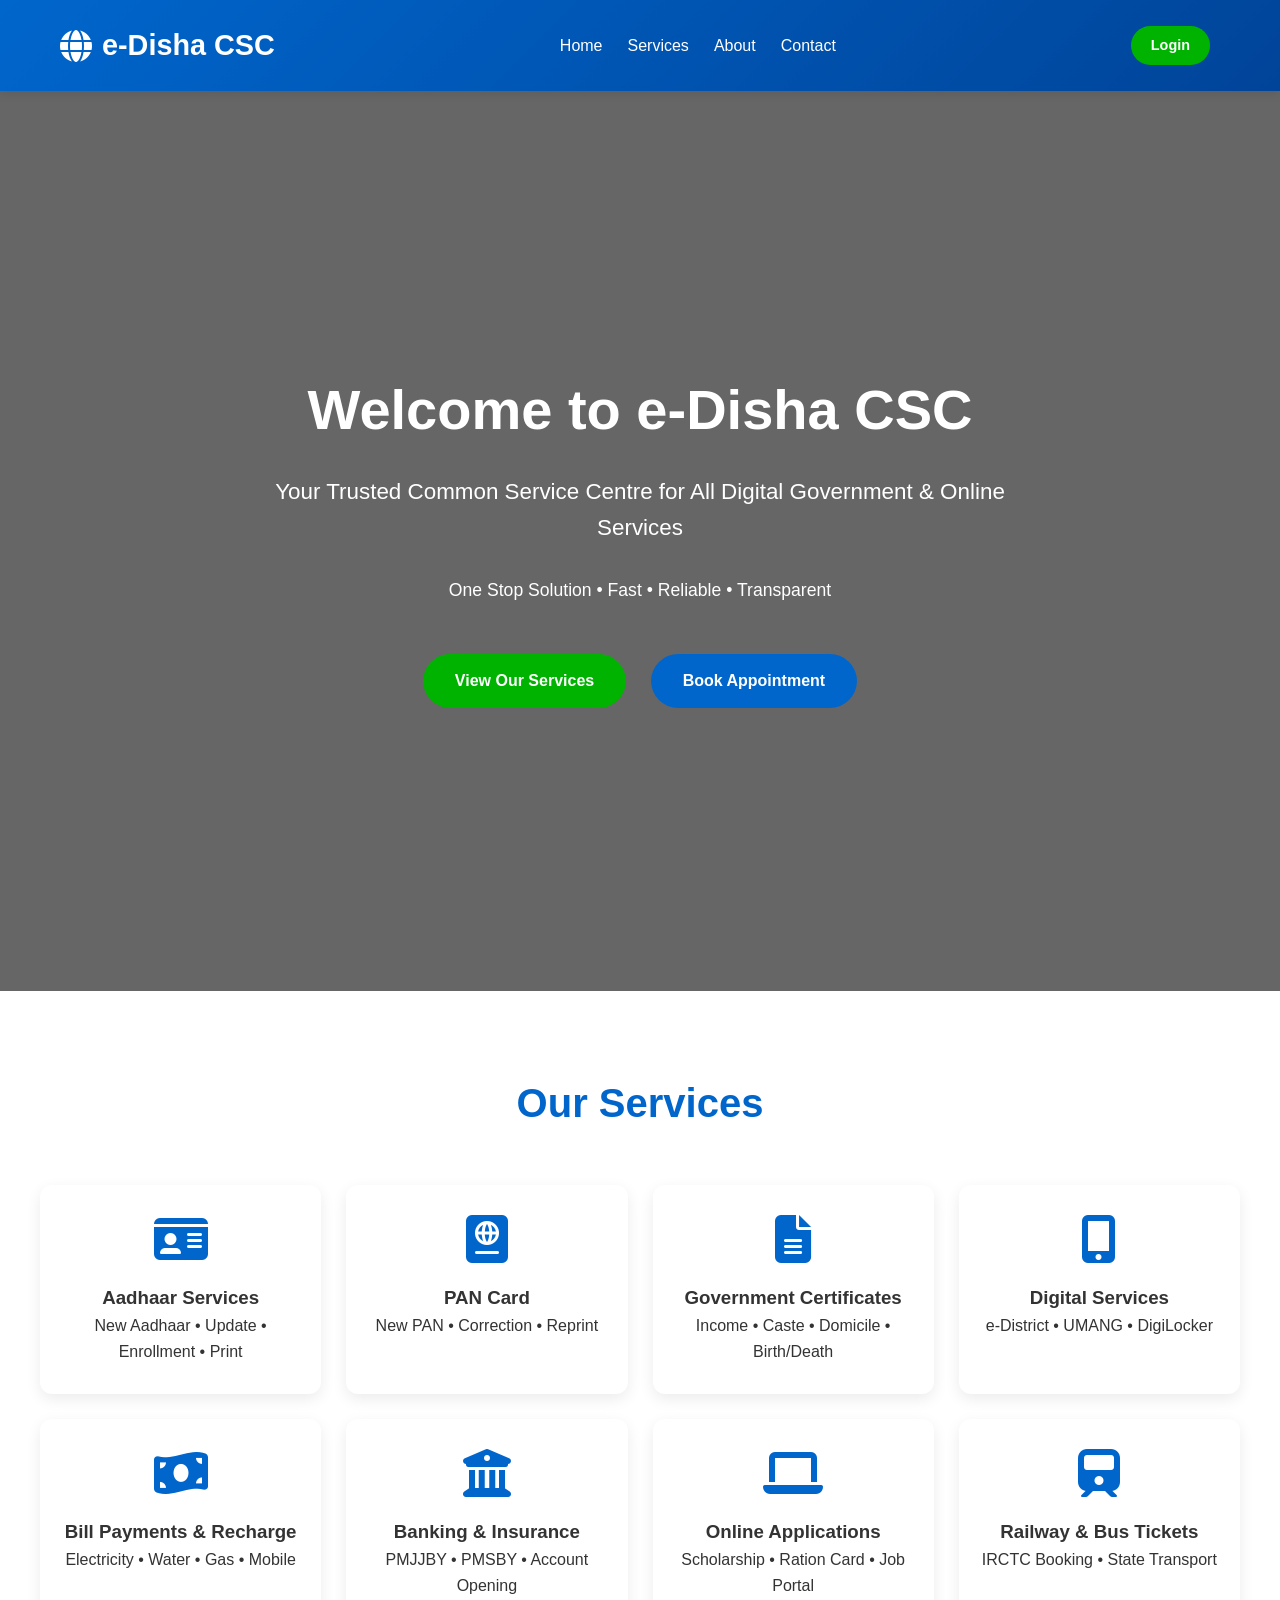
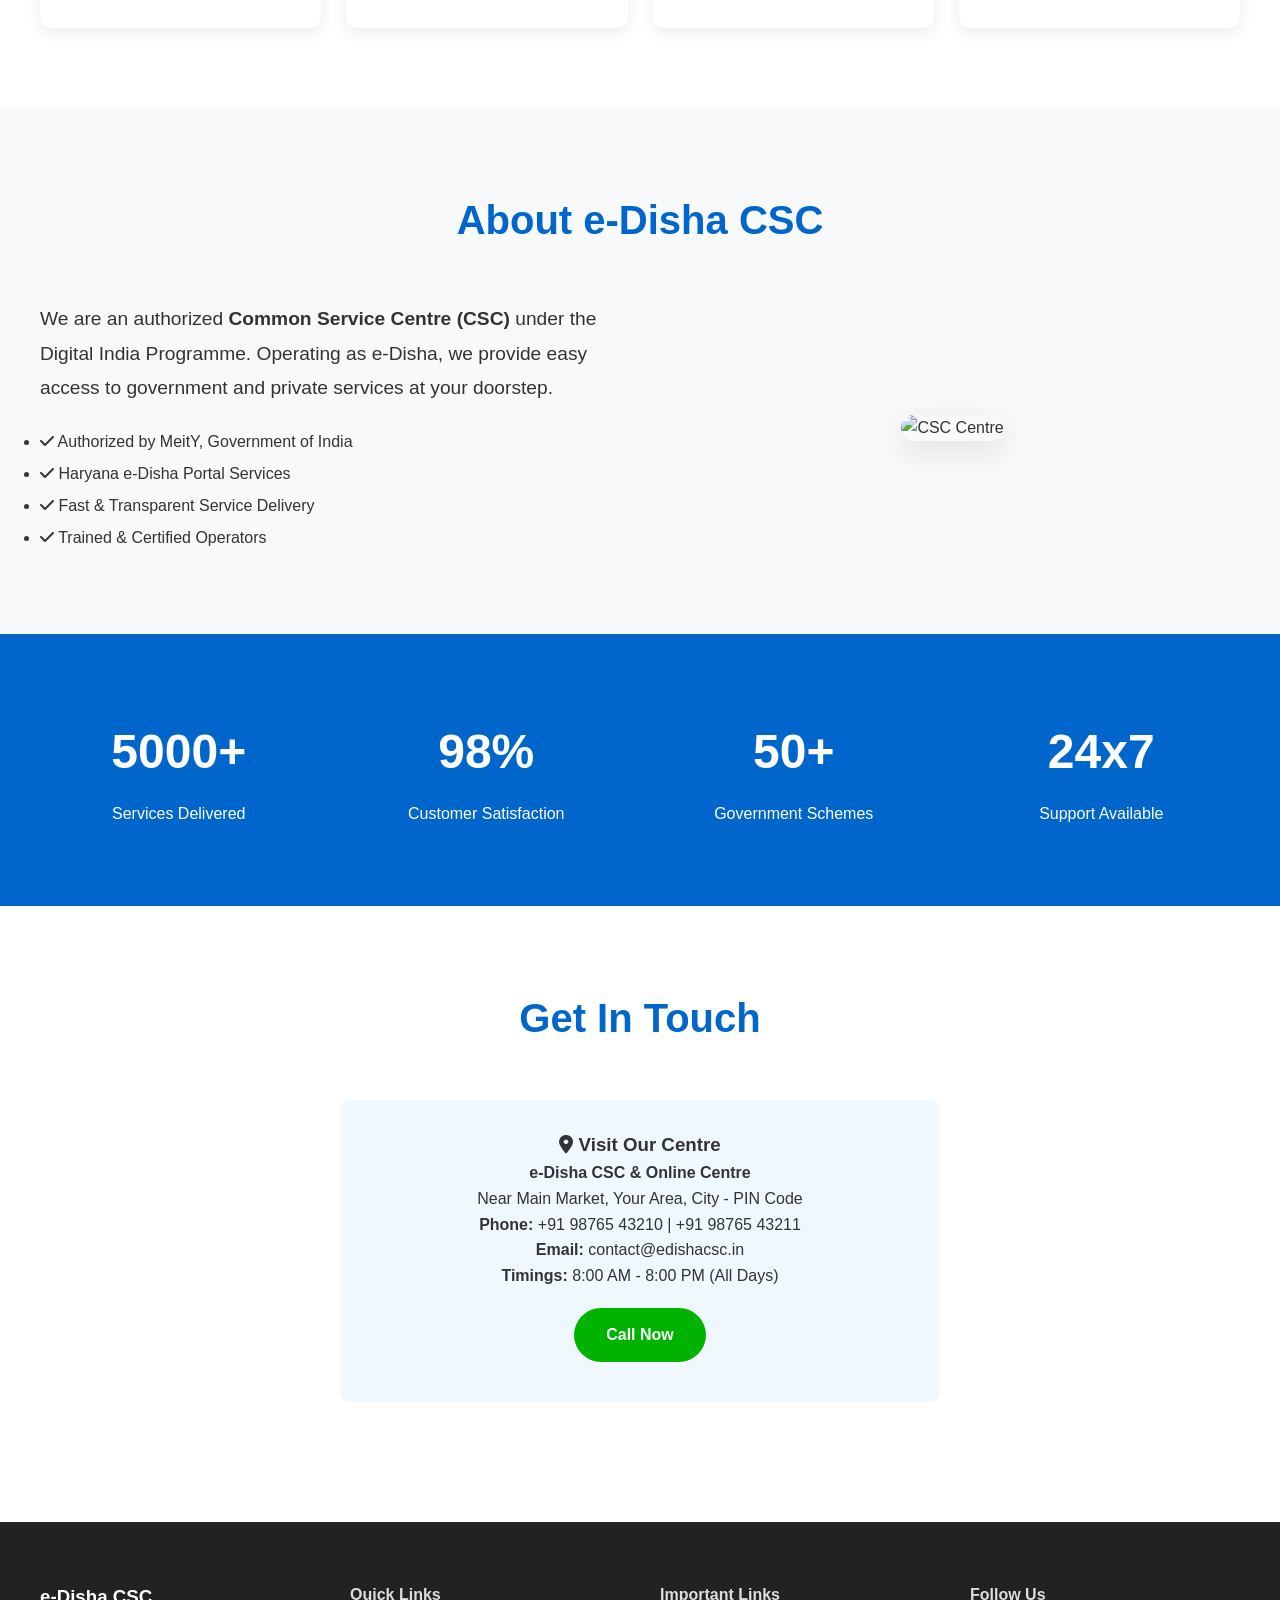
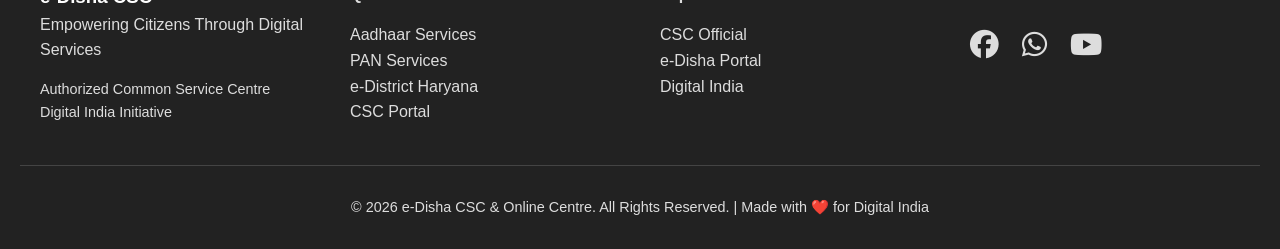
==== index.html @ 7f6cec46 "Add files via upload" ====
<!DOCTYPE html>
<html lang="en">
<head>
    <meta charset="UTF-8">
    <meta name="viewport" content="width=device-width, initial-scale=1.0">
    <title>e-Disha CSC | Online Service Centre</title>
    <meta name="description" content="e-Disha Common Service Centre - Your One-Stop Digital Service Provider">
    <link rel="stylesheet" href="https://cdnjs.cloudflare.com/ajax/libs/font-awesome/6.6.0/css/all.min.css">
    <style>
        :root {
            --primary: #0066cc;
            --secondary: #00b300;
        }
        
        * {
            margin: 0;
            padding: 0;
            box-sizing: border-box;
        }
        
        body {
            font-family: 'Segoe UI', Tahoma, Geneva, Verdana, sans-serif;
            line-height: 1.6;
            color: #333;
        }
        
        header {
            background: linear-gradient(135deg, var(--primary), #004499);
            color: white;
            padding: 1rem 0;
            position: sticky;
            top: 0;
            z-index: 1000;
            box-shadow: 0 2px 10px rgba(0,0,0,0.1);
        }
        
        nav {
            max-width: 1200px;
            margin: 0 auto;
            display: flex;
            justify-content: space-between;
            align-items: center;
            padding: 0 20px;
        }
        
        .logo {
            display: flex;
            align-items: center;
            font-size: 1.8rem;
            font-weight: bold;
        }
        
        .logo i {
            margin-right: 10px;
            font-size: 2rem;
        }
        
        .nav-links {
            display: flex;
            gap: 25px;
            list-style: none;
        }
        
        .nav-links a {
            color: white;
            text-decoration: none;
            font-weight: 500;
            transition: color 0.3s;
        }
        
        .nav-links a:hover {
            color: #ffd700;
        }
        
        .hero {
            background: linear-gradient(rgba(0,0,0,0.6), rgba(0,0,0,0.6)), url('https://source.unsplash.com/random/1600x900/?government,india') center/cover no-repeat;
            height: 100vh;
            display: flex;
            align-items: center;
            color: white;
            text-align: center;
        }
        
        .hero-content {
            max-width: 800px;
            margin: 0 auto;
            padding: 0 20px;
        }
        
        .hero h1 {
            font-size: 3.5rem;
            margin-bottom: 20px;
        }
        
        .hero p {
            font-size: 1.4rem;
            margin-bottom: 30px;
        }
        
        .btn {
            display: inline-block;
            padding: 14px 32px;
            background: var(--secondary);
            color: white;
            text-decoration: none;
            border-radius: 50px;
            font-weight: bold;
            transition: all 0.3s;
            margin: 10px;
        }
        
        .btn:hover {
            transform: translateY(-5px);
            box-shadow: 0 10px 20px rgba(0,0,0,0.2);
        }
        
        .btn-primary {
            background: var(--primary);
        }
        
        section {
            padding: 80px 20px;
        }
        
        .container {
            max-width: 1200px;
            margin: 0 auto;
        }
        
        h2 {
            text-align: center;
            font-size: 2.5rem;
            margin-bottom: 50px;
            color: var(--primary);
        }
        
        .services-grid {
            display: grid;
            grid-template-columns: repeat(auto-fit, minmax(280px, 1fr));
            gap: 25px;
        }
        
        .service-card {
            background: white;
            border-radius: 12px;
            padding: 30px 20px;
            text-align: center;
            box-shadow: 0 5px 15px rgba(0,0,0,0.08);
            transition: transform 0.3s;
        }
        
        .service-card:hover {
            transform: translateY(-10px);
        }
        
        .service-card i {
            font-size: 3rem;
            color: var(--primary);
            margin-bottom: 20px;
        }
        
        .about {
            background: #f8f9fa;
        }
        
        .stats {
            background: var(--primary);
            color: white;
            text-align: center;
        }
        
        .stats-grid {
            display: grid;
            grid-template-columns: repeat(auto-fit, minmax(200px, 1fr));
            gap: 30px;
        }
        
        .stat-item h3 {
            font-size: 3rem;
            margin-bottom: 10px;
        }
        
        footer {
            background: #222;
            color: #ddd;
            padding: 60px 20px 30px;
        }
        
        .footer-grid {
            display: grid;
            grid-template-columns: repeat(auto-fit, minmax(250px, 1fr));
            gap: 40px;
            max-width: 1200px;
            margin: 0 auto 40px;
        }
        
        .contact-info {
            background: #f0f8ff;
            border-radius: 10px;
            padding: 30px;
            text-align: center;
            margin: 40px auto;
            max-width: 600px;
        }
        
        @media (max-width: 768px) {
            .hero h1 {
                font-size: 2.5rem;
            }
            .nav-links {
                display: none;
            }
        }
    </style>
</head>
<body>
    <!-- Header -->
    <header>
        <nav>
            <div class="logo">
                <i class="fas fa-globe"></i>
                <span>e-Disha CSC</span>
            </div>
            <ul class="nav-links">
                <li><a href="#home">Home</a></li>
                <li><a href="#services">Services</a></li>
                <li><a href="#about">About</a></li>
                <li><a href="#contact">Contact</a></li>
            </ul>
            <a href="#" class="btn" style="padding: 8px 20px; font-size: 0.9rem;">Login</a>
        </nav>
    </header>

    <!-- Hero Section -->
    <section id="home" class="hero">
        <div class="hero-content">
            <h1>Welcome to e-Disha CSC</h1>
            <p>Your Trusted Common Service Centre for All Digital Government & Online Services</p>
            <p style="font-size: 1.1rem; margin-bottom: 40px;">One Stop Solution • Fast • Reliable • Transparent</p>
            
            <a href="#services" class="btn">View Our Services</a>
            <a href="#contact" class="btn btn-primary">Book Appointment</a>
        </div>
    </section>

    <!-- Services -->
    <section id="services">
        <div class="container">
            <h2>Our Services</h2>
            
            <div class="services-grid">
                <div class="service-card">
                    <i class="fas fa-id-card"></i>
                    <h3>Aadhaar Services</h3>
                    <p>New Aadhaar • Update • Enrollment • Print</p>
                </div>
                <div class="service-card">
                    <i class="fas fa-passport"></i>
                    <h3>PAN Card</h3>
                    <p>New PAN • Correction • Reprint</p>
                </div>
                <div class="service-card">
                    <i class="fas fa-file-alt"></i>
                    <h3>Government Certificates</h3>
                    <p>Income • Caste • Domicile • Birth/Death</p>
                </div>
                <div class="service-card">
                    <i class="fas fa-mobile-alt"></i>
                    <h3>Digital Services</h3>
                    <p>e-District • UMANG • DigiLocker</p>
                </div>
                <div class="service-card">
                    <i class="fas fa-money-bill-wave"></i>
                    <h3>Bill Payments & Recharge</h3>
                    <p>Electricity • Water • Gas • Mobile</p>
                </div>
                <div class="service-card">
                    <i class="fas fa-university"></i>
                    <h3>Banking & Insurance</h3>
                    <p>PMJJBY • PMSBY • Account Opening</p>
                </div>
                <div class="service-card">
                    <i class="fas fa-laptop"></i>
                    <h3>Online Applications</h3>
                    <p>Scholarship • Ration Card • Job Portal</p>
                </div>
                <div class="service-card">
                    <i class="fas fa-train"></i>
                    <h3>Railway & Bus Tickets</h3>
                    <p>IRCTC Booking • State Transport</p>
                </div>
            </div>
        </div>
    </section>

    <!-- About -->
    <section id="about" class="about">
        <div class="container">
            <h2>About e-Disha CSC</h2>
            <div style="display: grid; grid-template-columns: 1fr 1fr; gap: 50px; align-items: center;">
                <div>
                    <p style="font-size: 1.2rem; line-height: 1.8;">
                        We are an authorized <strong>Common Service Centre (CSC)</strong> under the Digital India Programme. 
                        Operating as e-Disha, we provide easy access to government and private services at your doorstep.
                    </p>
                    <ul style="margin-top: 20px; line-height: 2;">
                        <li><i class="fas fa-check text-success"></i> Authorized by MeitY, Government of India</li>
                        <li><i class="fas fa-check text-success"></i> Haryana e-Disha Portal Services</li>
                        <li><i class="fas fa-check text-success"></i> Fast & Transparent Service Delivery</li>
                        <li><i class="fas fa-check text-success"></i> Trained & Certified Operators</li>
                    </ul>
                </div>
                <div style="text-align: center;">
                    <img src="https://source.unsplash.com/random/600x400/?india,government" alt="CSC Centre" style="width:100%; max-width: 500px; border-radius: 15px; box-shadow: 0 10px 30px rgba(0,0,0,0.1);">
                </div>
            </div>
        </div>
    </section>

    <!-- Stats -->
    <section class="stats">
        <div class="container">
            <div class="stats-grid">
                <div class="stat-item">
                    <h3>5000+</h3>
                    <p>Services Delivered</p>
                </div>
                <div class="stat-item">
                    <h3>98%</h3>
                    <p>Customer Satisfaction</p>
                </div>
                <div class="stat-item">
                    <h3>50+</h3>
                    <p>Government Schemes</p>
                </div>
                <div class="stat-item">
                    <h3>24x7</h3>
                    <p>Support Available</p>
                </div>
            </div>
        </div>
    </section>

    <!-- Contact -->
    <section id="contact">
        <div class="container">
            <h2>Get In Touch</h2>
            
            <div class="contact-info">
                <h3><i class="fas fa-map-marker-alt"></i> Visit Our Centre</h3>
                <p><strong>e-Disha CSC & Online Centre</strong></p>
                <p>Near Main Market, Your Area, City - PIN Code</p>
                <p><strong>Phone:</strong> +91 98765 43210 | +91 98765 43211</p>
                <p><strong>Email:</strong> contact@edishacsc.in</p>
                <p><strong>Timings:</strong> 8:00 AM - 8:00 PM (All Days)</p>
                
                <a href="tel:+919876543210" class="btn" style="margin-top: 20px;">Call Now</a>
            </div>
        </div>
    </section>

    <!-- Footer -->
    <footer>
        <div class="container footer-grid">
            <div>
                <h3 style="color: white;">e-Disha CSC</h3>
                <p>Empowering Citizens Through Digital Services</p>
                <p style="margin-top: 15px; font-size: 0.9rem;">
                    Authorized Common Service Centre<br>
                    Digital India Initiative
                </p>
            </div>
            <div>
                <h4>Quick Links</h4>
                <ul style="list-style: none; margin-top: 15px;">
                    <li><a href="#" style="color: #ddd; text-decoration: none;">Aadhaar Services</a></li>
                    <li><a href="#" style="color: #ddd; text-decoration: none;">PAN Services</a></li>
                    <li><a href="#" style="color: #ddd; text-decoration: none;">e-District Haryana</a></li>
                    <li><a href="#" style="color: #ddd; text-decoration: none;">CSC Portal</a></li>
                </ul>
            </div>
            <div>
                <h4>Important Links</h4>
                <ul style="list-style: none; margin-top: 15px;">
                    <li><a href="https://csc.gov.in" target="_blank" style="color: #ddd; text-decoration: none;">CSC Official</a></li>
                    <li><a href="https://edisha.gov.in" target="_blank" style="color: #ddd; text-decoration: none;">e-Disha Portal</a></li>
                    <li><a href="https://www.digitalindia.gov.in" target="_blank" style="color: #ddd; text-decoration: none;">Digital India</a></li>
                </ul>
            </div>
            <div>
                <h4>Follow Us</h4>
                <div style="margin-top: 15px; font-size: 1.8rem;">
                    <a href="#" style="color: #ddd; margin-right: 15px;"><i class="fab fa-facebook"></i></a>
                    <a href="#" style="color: #ddd; margin-right: 15px;"><i class="fab fa-whatsapp"></i></a>
                    <a href="#" style="color: #ddd;"><i class="fab fa-youtube"></i></a>
                </div>
            </div>
        </div>
        <div style="text-align: center; padding-top: 30px; border-top: 1px solid #444; font-size: 0.9rem;">
            &copy; 2026 e-Disha CSC & Online Centre. All Rights Reserved. | Made with ❤️ for Digital India
        </div>
    </footer>

    <script>
        // Simple smooth scrolling
        document.querySelectorAll('a[href^="#"]').forEach(anchor => {
            anchor.addEventListener('click', function(e) {
                if (this.getAttribute('href') !== '#') {
                    e.preventDefault();
                    const target = document.querySelector(this.getAttribute('href'));
                    if (target) {
                        target.scrollIntoView({ behavior: 'smooth' });
                    }
                }
            });
        });

        // Alert for demo login button
        document.querySelectorAll('.btn').forEach(btn => {
            if (btn.textContent === 'Login') {
                btn.addEventListener('click', () => {
                    alert('Login Portal Coming Soon!\n\nFor demo: Use your CSC ID');
                });
            }
        });
    </script>
</body>
</html>
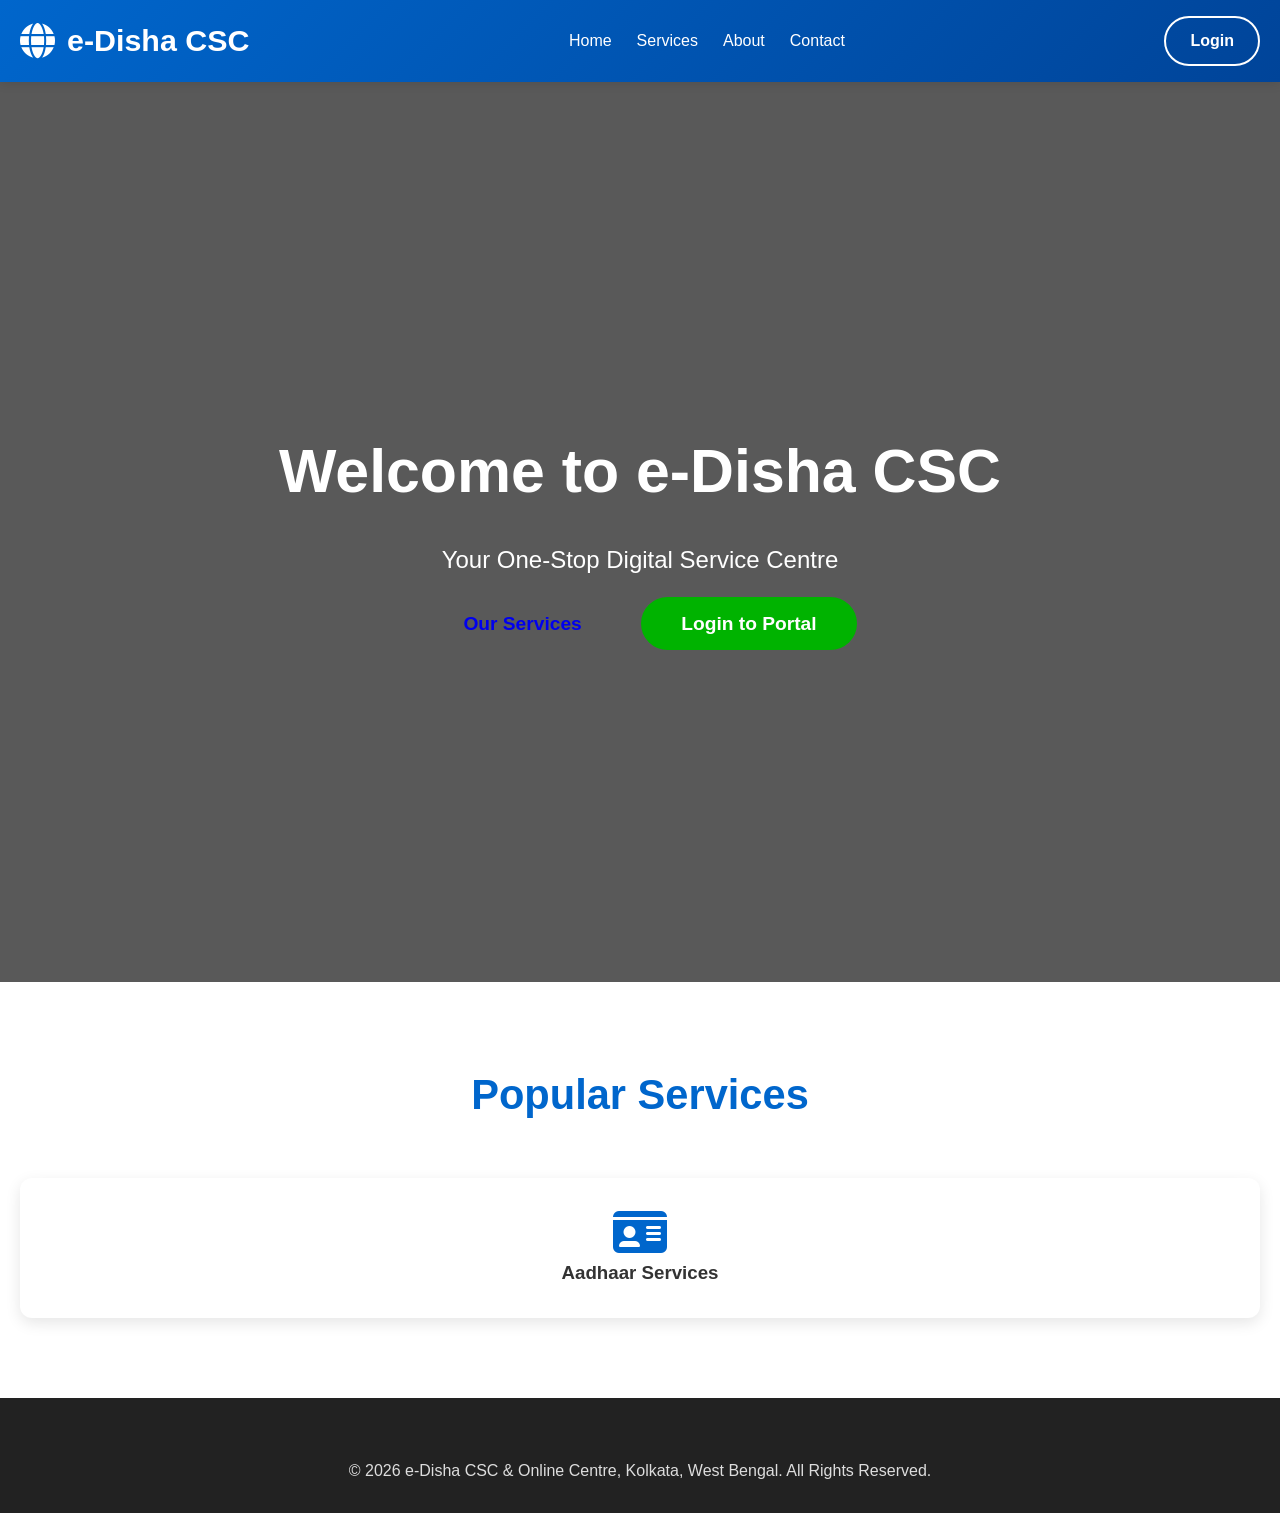
==== commit 0abbb327: "Update index.html" ====
--- a/index.html
+++ b/index.html
@@ -3,426 +3,52 @@
 <head>
     <meta charset="UTF-8">
     <meta name="viewport" content="width=device-width, initial-scale=1.0">
-    <title>e-Disha CSC | Online Service Centre</title>
-    <meta name="description" content="e-Disha Common Service Centre - Your One-Stop Digital Service Provider">
+    <title>e-Disha CSC | Home</title>
+    <link rel="stylesheet" href="style.css">
     <link rel="stylesheet" href="https://cdnjs.cloudflare.com/ajax/libs/font-awesome/6.6.0/css/all.min.css">
-    <style>
-        :root {
-            --primary: #0066cc;
-            --secondary: #00b300;
-        }
-        
-        * {
-            margin: 0;
-            padding: 0;
-            box-sizing: border-box;
-        }
-        
-        body {
-            font-family: 'Segoe UI', Tahoma, Geneva, Verdana, sans-serif;
-            line-height: 1.6;
-            color: #333;
-        }
-        
-        header {
-            background: linear-gradient(135deg, var(--primary), #004499);
-            color: white;
-            padding: 1rem 0;
-            position: sticky;
-            top: 0;
-            z-index: 1000;
-            box-shadow: 0 2px 10px rgba(0,0,0,0.1);
-        }
-        
-        nav {
-            max-width: 1200px;
-            margin: 0 auto;
-            display: flex;
-            justify-content: space-between;
-            align-items: center;
-            padding: 0 20px;
-        }
-        
-        .logo {
-            display: flex;
-            align-items: center;
-            font-size: 1.8rem;
-            font-weight: bold;
-        }
-        
-        .logo i {
-            margin-right: 10px;
-            font-size: 2rem;
-        }
-        
-        .nav-links {
-            display: flex;
-            gap: 25px;
-            list-style: none;
-        }
-        
-        .nav-links a {
-            color: white;
-            text-decoration: none;
-            font-weight: 500;
-            transition: color 0.3s;
-        }
-        
-        .nav-links a:hover {
-            color: #ffd700;
-        }
-        
-        .hero {
-            background: linear-gradient(rgba(0,0,0,0.6), rgba(0,0,0,0.6)), url('https://source.unsplash.com/random/1600x900/?government,india') center/cover no-repeat;
-            height: 100vh;
-            display: flex;
-            align-items: center;
-            color: white;
-            text-align: center;
-        }
-        
-        .hero-content {
-            max-width: 800px;
-            margin: 0 auto;
-            padding: 0 20px;
-        }
-        
-        .hero h1 {
-            font-size: 3.5rem;
-            margin-bottom: 20px;
-        }
-        
-        .hero p {
-            font-size: 1.4rem;
-            margin-bottom: 30px;
-        }
-        
-        .btn {
-            display: inline-block;
-            padding: 14px 32px;
-            background: var(--secondary);
-            color: white;
-            text-decoration: none;
-            border-radius: 50px;
-            font-weight: bold;
-            transition: all 0.3s;
-            margin: 10px;
-        }
-        
-        .btn:hover {
-            transform: translateY(-5px);
-            box-shadow: 0 10px 20px rgba(0,0,0,0.2);
-        }
-        
-        .btn-primary {
-            background: var(--primary);
-        }
-        
-        section {
-            padding: 80px 20px;
-        }
-        
-        .container {
-            max-width: 1200px;
-            margin: 0 auto;
-        }
-        
-        h2 {
-            text-align: center;
-            font-size: 2.5rem;
-            margin-bottom: 50px;
-            color: var(--primary);
-        }
-        
-        .services-grid {
-            display: grid;
-            grid-template-columns: repeat(auto-fit, minmax(280px, 1fr));
-            gap: 25px;
-        }
-        
-        .service-card {
-            background: white;
-            border-radius: 12px;
-            padding: 30px 20px;
-            text-align: center;
-            box-shadow: 0 5px 15px rgba(0,0,0,0.08);
-            transition: transform 0.3s;
-        }
-        
-        .service-card:hover {
-            transform: translateY(-10px);
-        }
-        
-        .service-card i {
-            font-size: 3rem;
-            color: var(--primary);
-            margin-bottom: 20px;
-        }
-        
-        .about {
-            background: #f8f9fa;
-        }
-        
-        .stats {
-            background: var(--primary);
-            color: white;
-            text-align: center;
-        }
-        
-        .stats-grid {
-            display: grid;
-            grid-template-columns: repeat(auto-fit, minmax(200px, 1fr));
-            gap: 30px;
-        }
-        
-        .stat-item h3 {
-            font-size: 3rem;
-            margin-bottom: 10px;
-        }
-        
-        footer {
-            background: #222;
-            color: #ddd;
-            padding: 60px 20px 30px;
-        }
-        
-        .footer-grid {
-            display: grid;
-            grid-template-columns: repeat(auto-fit, minmax(250px, 1fr));
-            gap: 40px;
-            max-width: 1200px;
-            margin: 0 auto 40px;
-        }
-        
-        .contact-info {
-            background: #f0f8ff;
-            border-radius: 10px;
-            padding: 30px;
-            text-align: center;
-            margin: 40px auto;
-            max-width: 600px;
-        }
-        
-        @media (max-width: 768px) {
-            .hero h1 {
-                font-size: 2.5rem;
-            }
-            .nav-links {
-                display: none;
-            }
-        }
-    </style>
 </head>
 <body>
-    <!-- Header -->
     <header>
         <nav>
-            <div class="logo">
-                <i class="fas fa-globe"></i>
-                <span>e-Disha CSC</span>
-            </div>
+            <a href="index.html" class="logo">
+                <i class="fas fa-globe"></i> e-Disha CSC
+            </a>
             <ul class="nav-links">
-                <li><a href="#home">Home</a></li>
-                <li><a href="#services">Services</a></li>
-                <li><a href="#about">About</a></li>
-                <li><a href="#contact">Contact</a></li>
+                <li><a href="index.html">Home</a></li>
+                <li><a href="services.html">Services</a></li>
+                <li><a href="about.html">About</a></li>
+                <li><a href="contact.html">Contact</a></li>
             </ul>
-            <a href="#" class="btn" style="padding: 8px 20px; font-size: 0.9rem;">Login</a>
+            <a href="login.html" class="btn btn-outline">Login</a>
         </nav>
     </header>
 
-    <!-- Hero Section -->
-    <section id="home" class="hero">
-        <div class="hero-content">
-            <h1>Welcome to e-Disha CSC</h1>
-            <p>Your Trusted Common Service Centre for All Digital Government & Online Services</p>
-            <p style="font-size: 1.1rem; margin-bottom: 40px;">One Stop Solution • Fast • Reliable • Transparent</p>
-            
-            <a href="#services" class="btn">View Our Services</a>
-            <a href="#contact" class="btn btn-primary">Book Appointment</a>
+    <!-- Hero -->
+    <section style="background: linear-gradient(rgba(0,0,0,0.65), rgba(0,0,0,0.65)), url('https://source.unsplash.com/random/1600x900/?india,government') center/cover; height: 100vh; color: white; display: flex; align-items: center; text-align: center;">
+        <div class="container">
+            <h1 style="font-size: 3.8rem; margin-bottom: 20px;">Welcome to e-Disha CSC</h1>
+            <p style="font-size: 1.5rem; max-width: 700px; margin: 0 auto 30px;">Your One-Stop Digital Service Centre</p>
+            <a href="services.html" class="btn" style="font-size: 1.2rem; padding: 16px 40px;">Our Services</a>
+            <a href="login.html" class="btn btn-primary" style="font-size: 1.2rem; padding: 16px 40px; margin-left: 15px;">Login to Portal</a>
         </div>
     </section>
 
-    <!-- Services -->
-    <section id="services">
+    <!-- Quick Services -->
+    <section>
         <div class="container">
-            <h2>Our Services</h2>
-            
-            <div class="services-grid">
-                <div class="service-card">
-                    <i class="fas fa-id-card"></i>
+            <h2>Popular Services</h2>
+            <div style="display: grid; grid-template-columns: repeat(auto-fit, minmax(280px, 1fr)); gap: 25px;">
+                <div style="background:white; padding:30px; border-radius:12px; box-shadow:0 5px 15px rgba(0,0,0,0.1); text-align:center;">
+                    <i class="fas fa-id-card" style="font-size:3rem; color:var(--primary);"></i>
                     <h3>Aadhaar Services</h3>
-                    <p>New Aadhaar • Update • Enrollment • Print</p>
                 </div>
-                <div class="service-card">
-                    <i class="fas fa-passport"></i>
-                    <h3>PAN Card</h3>
-                    <p>New PAN • Correction • Reprint</p>
-                </div>
-                <div class="service-card">
-                    <i class="fas fa-file-alt"></i>
-                    <h3>Government Certificates</h3>
-                    <p>Income • Caste • Domicile • Birth/Death</p>
-                </div>
-                <div class="service-card">
-                    <i class="fas fa-mobile-alt"></i>
-                    <h3>Digital Services</h3>
-                    <p>e-District • UMANG • DigiLocker</p>
-                </div>
-                <div class="service-card">
-                    <i class="fas fa-money-bill-wave"></i>
-                    <h3>Bill Payments & Recharge</h3>
-                    <p>Electricity • Water • Gas • Mobile</p>
-                </div>
-                <div class="service-card">
-                    <i class="fas fa-university"></i>
-                    <h3>Banking & Insurance</h3>
-                    <p>PMJJBY • PMSBY • Account Opening</p>
-                </div>
-                <div class="service-card">
-                    <i class="fas fa-laptop"></i>
-                    <h3>Online Applications</h3>
-                    <p>Scholarship • Ration Card • Job Portal</p>
-                </div>
-                <div class="service-card">
-                    <i class="fas fa-train"></i>
-                    <h3>Railway & Bus Tickets</h3>
-                    <p>IRCTC Booking • State Transport</p>
-                </div>
+                <!-- Add more cards similarly -->
             </div>
         </div>
     </section>
 
-    <!-- About -->
-    <section id="about" class="about">
-        <div class="container">
-            <h2>About e-Disha CSC</h2>
-            <div style="display: grid; grid-template-columns: 1fr 1fr; gap: 50px; align-items: center;">
-                <div>
-                    <p style="font-size: 1.2rem; line-height: 1.8;">
-                        We are an authorized <strong>Common Service Centre (CSC)</strong> under the Digital India Programme. 
-                        Operating as e-Disha, we provide easy access to government and private services at your doorstep.
-                    </p>
-                    <ul style="margin-top: 20px; line-height: 2;">
-                        <li><i class="fas fa-check text-success"></i> Authorized by MeitY, Government of India</li>
-                        <li><i class="fas fa-check text-success"></i> Haryana e-Disha Portal Services</li>
-                        <li><i class="fas fa-check text-success"></i> Fast & Transparent Service Delivery</li>
-                        <li><i class="fas fa-check text-success"></i> Trained & Certified Operators</li>
-                    </ul>
-                </div>
-                <div style="text-align: center;">
-                    <img src="https://source.unsplash.com/random/600x400/?india,government" alt="CSC Centre" style="width:100%; max-width: 500px; border-radius: 15px; box-shadow: 0 10px 30px rgba(0,0,0,0.1);">
-                </div>
-            </div>
-        </div>
-    </section>
-
-    <!-- Stats -->
-    <section class="stats">
-        <div class="container">
-            <div class="stats-grid">
-                <div class="stat-item">
-                    <h3>5000+</h3>
-                    <p>Services Delivered</p>
-                </div>
-                <div class="stat-item">
-                    <h3>98%</h3>
-                    <p>Customer Satisfaction</p>
-                </div>
-                <div class="stat-item">
-                    <h3>50+</h3>
-                    <p>Government Schemes</p>
-                </div>
-                <div class="stat-item">
-                    <h3>24x7</h3>
-                    <p>Support Available</p>
-                </div>
-            </div>
-        </div>
-    </section>
-
-    <!-- Contact -->
-    <section id="contact">
-        <div class="container">
-            <h2>Get In Touch</h2>
-            
-            <div class="contact-info">
-                <h3><i class="fas fa-map-marker-alt"></i> Visit Our Centre</h3>
-                <p><strong>e-Disha CSC & Online Centre</strong></p>
-                <p>Near Main Market, Your Area, City - PIN Code</p>
-                <p><strong>Phone:</strong> +91 98765 43210 | +91 98765 43211</p>
-                <p><strong>Email:</strong> contact@edishacsc.in</p>
-                <p><strong>Timings:</strong> 8:00 AM - 8:00 PM (All Days)</p>
-                
-                <a href="tel:+919876543210" class="btn" style="margin-top: 20px;">Call Now</a>
-            </div>
-        </div>
-    </section>
-
-    <!-- Footer -->
-    <footer>
-        <div class="container footer-grid">
-            <div>
-                <h3 style="color: white;">e-Disha CSC</h3>
-                <p>Empowering Citizens Through Digital Services</p>
-                <p style="margin-top: 15px; font-size: 0.9rem;">
-                    Authorized Common Service Centre<br>
-                    Digital India Initiative
-                </p>
-            </div>
-            <div>
-                <h4>Quick Links</h4>
-                <ul style="list-style: none; margin-top: 15px;">
-                    <li><a href="#" style="color: #ddd; text-decoration: none;">Aadhaar Services</a></li>
-                    <li><a href="#" style="color: #ddd; text-decoration: none;">PAN Services</a></li>
-                    <li><a href="#" style="color: #ddd; text-decoration: none;">e-District Haryana</a></li>
-                    <li><a href="#" style="color: #ddd; text-decoration: none;">CSC Portal</a></li>
-                </ul>
-            </div>
-            <div>
-                <h4>Important Links</h4>
-                <ul style="list-style: none; margin-top: 15px;">
-                    <li><a href="https://csc.gov.in" target="_blank" style="color: #ddd; text-decoration: none;">CSC Official</a></li>
-                    <li><a href="https://edisha.gov.in" target="_blank" style="color: #ddd; text-decoration: none;">e-Disha Portal</a></li>
-                    <li><a href="https://www.digitalindia.gov.in" target="_blank" style="color: #ddd; text-decoration: none;">Digital India</a></li>
-                </ul>
-            </div>
-            <div>
-                <h4>Follow Us</h4>
-                <div style="margin-top: 15px; font-size: 1.8rem;">
-                    <a href="#" style="color: #ddd; margin-right: 15px;"><i class="fab fa-facebook"></i></a>
-                    <a href="#" style="color: #ddd; margin-right: 15px;"><i class="fab fa-whatsapp"></i></a>
-                    <a href="#" style="color: #ddd;"><i class="fab fa-youtube"></i></a>
-                </div>
-            </div>
-        </div>
-        <div style="text-align: center; padding-top: 30px; border-top: 1px solid #444; font-size: 0.9rem;">
-            &copy; 2026 e-Disha CSC & Online Centre. All Rights Reserved. | Made with ❤️ for Digital India
-        </div>
+    <footer style="background:#222; color:#ddd; padding:60px 20px 30px; text-align:center;">
+        <p>&copy; 2026 e-Disha CSC & Online Centre, Kolkata, West Bengal. All Rights Reserved.</p>
     </footer>
-
-    <script>
-        // Simple smooth scrolling
-        document.querySelectorAll('a[href^="#"]').forEach(anchor => {
-            anchor.addEventListener('click', function(e) {
-                if (this.getAttribute('href') !== '#') {
-                    e.preventDefault();
-                    const target = document.querySelector(this.getAttribute('href'));
-                    if (target) {
-                        target.scrollIntoView({ behavior: 'smooth' });
-                    }
-                }
-            });
-        });
-
-        // Alert for demo login button
-        document.querySelectorAll('.btn').forEach(btn => {
-            if (btn.textContent === 'Login') {
-                btn.addEventListener('click', () => {
-                    alert('Login Portal Coming Soon!\n\nFor demo: Use your CSC ID');
-                });
-            }
-        });
-    </script>
 </body>
-</html>+</html>
--- a/style.css
+++ b/style.css
@@ -0,0 +1,106 @@
+:root {
+    --primary: #0066cc;
+    --secondary: #00b300;
+    --dark: #222;
+}
+
+* {
+    margin: 0;
+    padding: 0;
+    box-sizing: border-box;
+}
+
+body {
+    font-family: 'Segoe UI', Tahoma, Geneva, Verdana, sans-serif;
+    line-height: 1.6;
+    color: #333;
+}
+
+header {
+    background: linear-gradient(135deg, var(--primary), #004499);
+    color: white;
+    position: sticky;
+    top: 0;
+    z-index: 1000;
+    box-shadow: 0 2px 10px rgba(0,0,0,0.1);
+}
+
+nav {
+    max-width: 1300px;
+    margin: 0 auto;
+    padding: 1rem 20px;
+    display: flex;
+    justify-content: space-between;
+    align-items: center;
+}
+
+.logo {
+    display: flex;
+    align-items: center;
+    font-size: 1.9rem;
+    font-weight: bold;
+    text-decoration: none;
+    color: white;
+}
+
+.logo i {
+    margin-right: 12px;
+    font-size: 2.2rem;
+}
+
+.nav-links {
+    display: flex;
+    gap: 25px;
+    list-style: none;
+}
+
+.nav-links a {
+    color: white;
+    text-decoration: none;
+    font-weight: 500;
+    transition: 0.3s;
+}
+
+.nav-links a:hover {
+    color: #ffd700;
+}
+
+.btn {
+    padding: 10px 24px;
+    border-radius: 50px;
+    text-decoration: none;
+    font-weight: bold;
+    transition: 0.3s;
+}
+
+.btn-primary {
+    background: var(--secondary);
+    color: white;
+}
+
+.btn-outline {
+    border: 2px solid white;
+    color: white;
+}
+
+.btn-outline:hover {
+    background: white;
+    color: var(--primary);
+}
+
+/* Common Section Styling */
+section {
+    padding: 80px 20px;
+}
+
+.container {
+    max-width: 1300px;
+    margin: 0 auto;
+}
+
+h2 {
+    text-align: center;
+    font-size: 2.6rem;
+    margin-bottom: 50px;
+    color: var(--primary);
+}
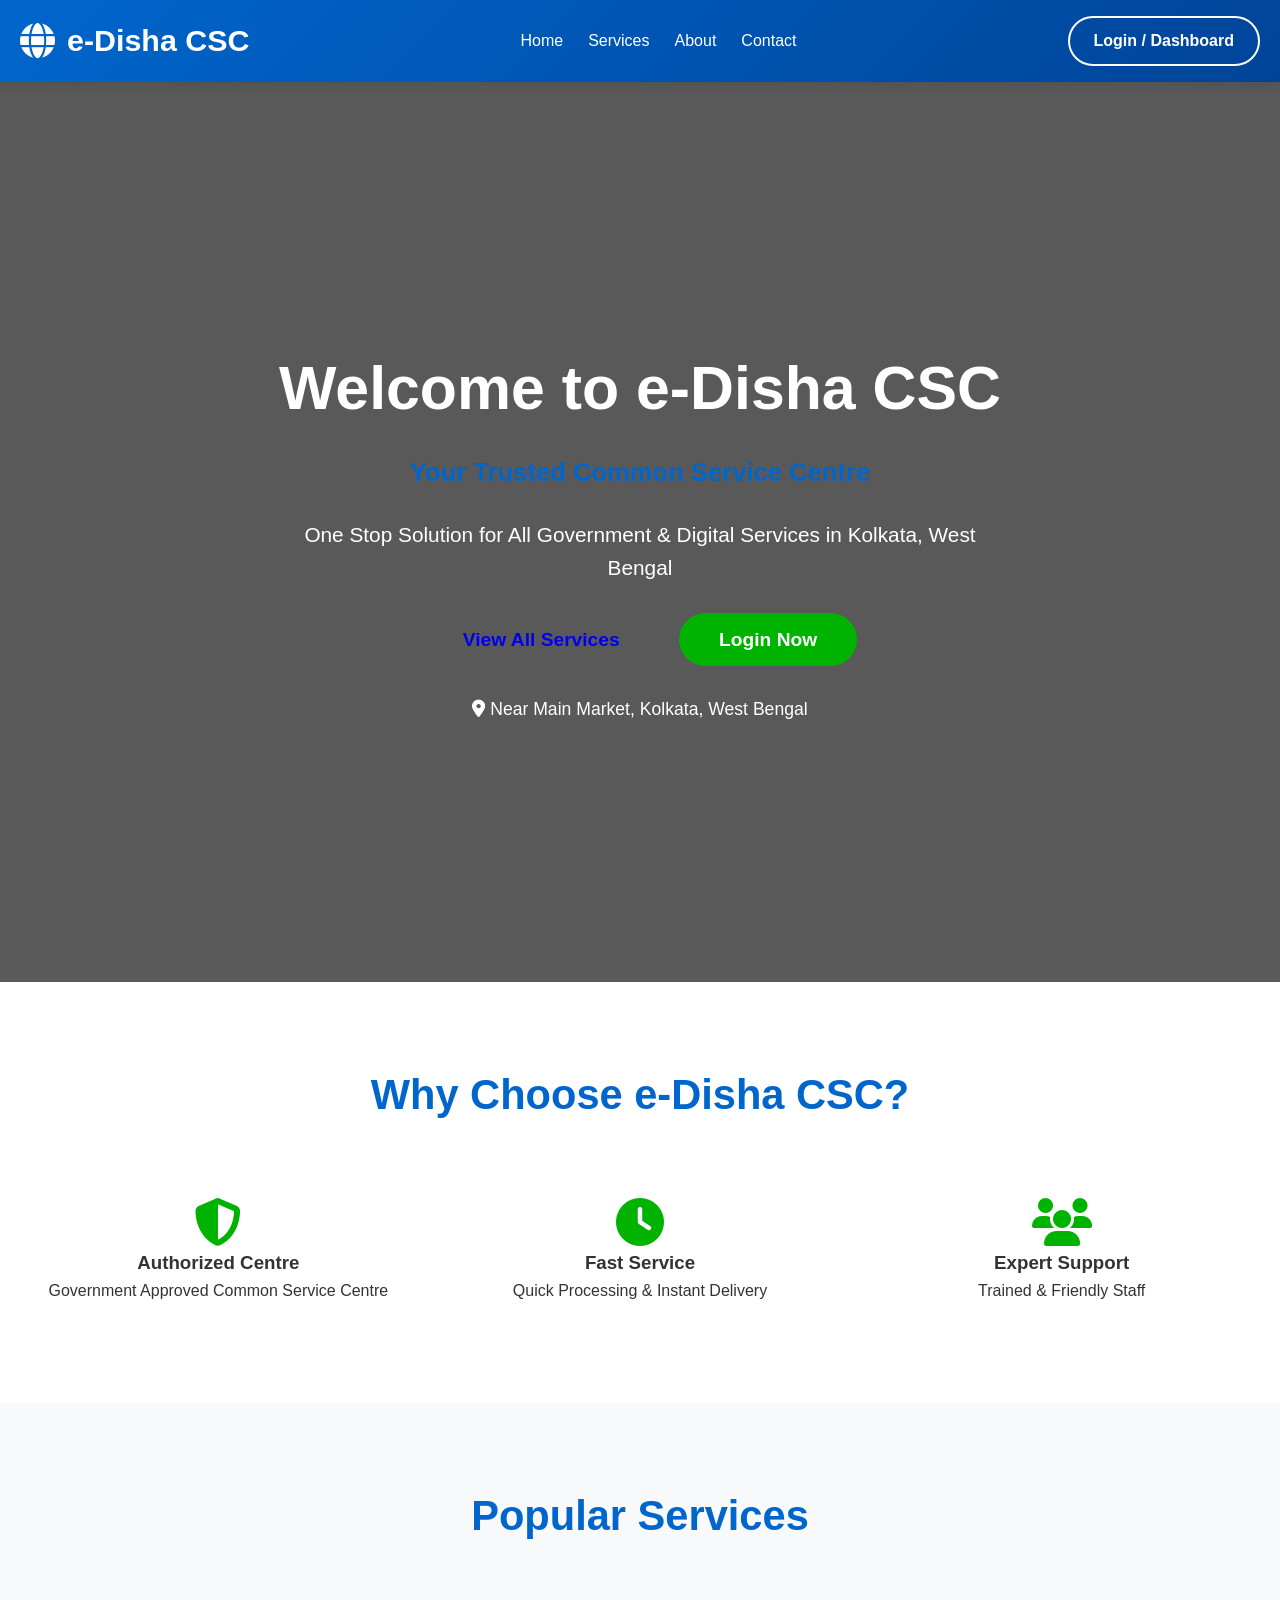
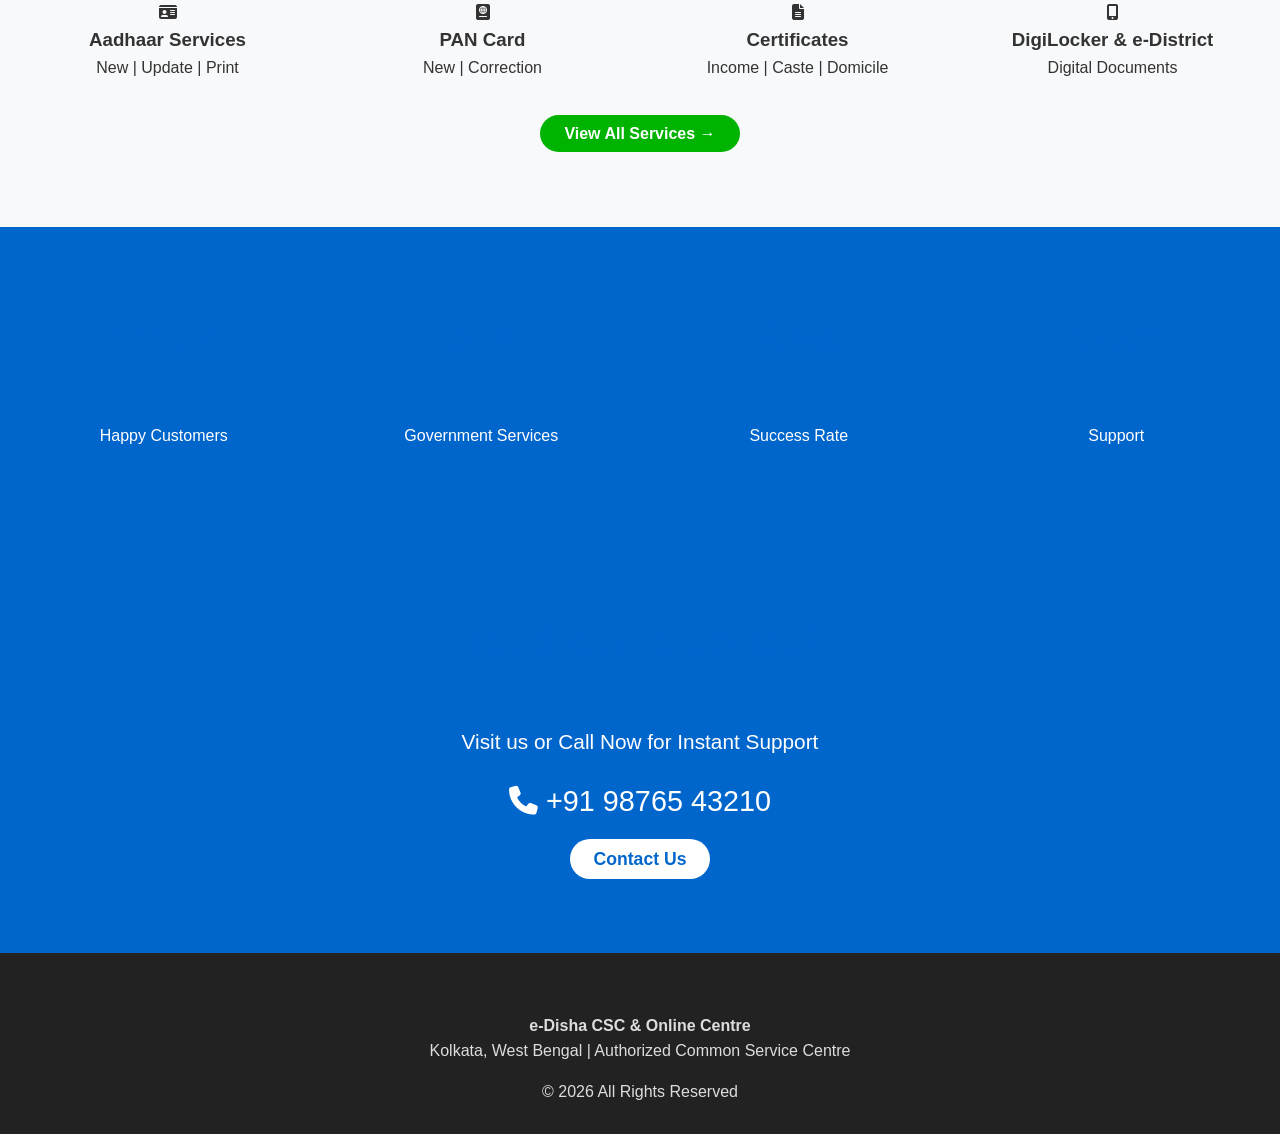
==== commit 527bb2f4: "Update index.html" ====
--- a/index.html
+++ b/index.html
@@ -3,11 +3,38 @@
 <head>
     <meta charset="UTF-8">
     <meta name="viewport" content="width=device-width, initial-scale=1.0">
-    <title>e-Disha CSC | Home</title>
+    <title>e-Disha CSC | Online Service Centre Kolkata</title>
     <link rel="stylesheet" href="style.css">
     <link rel="stylesheet" href="https://cdnjs.cloudflare.com/ajax/libs/font-awesome/6.6.0/css/all.min.css">
+    <style>
+        .hero {
+            background: linear-gradient(rgba(0,0,0,0.65), rgba(0,0,0,0.65)), 
+                        url('https://source.unsplash.com/random/1600x900/?government,india,delhi') center/cover no-repeat;
+            height: 100vh;
+            display: flex;
+            align-items: center;
+            color: white;
+            text-align: center;
+        }
+        .hero-content {
+            max-width: 900px;
+            margin: 0 auto;
+            padding: 0 20px;
+        }
+        .stats {
+            background: var(--primary);
+            color: white;
+            text-align: center;
+        }
+        .stat-grid {
+            display: grid;
+            grid-template-columns: repeat(auto-fit, minmax(180px, 1fr));
+            gap: 30px;
+        }
+    </style>
 </head>
 <body>
+    <!-- Header -->
     <header>
         <nav>
             <a href="index.html" class="logo">
@@ -19,36 +46,126 @@
                 <li><a href="about.html">About</a></li>
                 <li><a href="contact.html">Contact</a></li>
             </ul>
-            <a href="login.html" class="btn btn-outline">Login</a>
+            <a href="login.html" class="btn btn-outline">Login / Dashboard</a>
         </nav>
     </header>
 
-    <!-- Hero -->
-    <section style="background: linear-gradient(rgba(0,0,0,0.65), rgba(0,0,0,0.65)), url('https://source.unsplash.com/random/1600x900/?india,government') center/cover; height: 100vh; color: white; display: flex; align-items: center; text-align: center;">
-        <div class="container">
-            <h1 style="font-size: 3.8rem; margin-bottom: 20px;">Welcome to e-Disha CSC</h1>
-            <p style="font-size: 1.5rem; max-width: 700px; margin: 0 auto 30px;">Your One-Stop Digital Service Centre</p>
-            <a href="services.html" class="btn" style="font-size: 1.2rem; padding: 16px 40px;">Our Services</a>
-            <a href="login.html" class="btn btn-primary" style="font-size: 1.2rem; padding: 16px 40px; margin-left: 15px;">Login to Portal</a>
+    <!-- Hero Section -->
+    <section class="hero">
+        <div class="hero-content">
+            <h1 style="font-size: 3.8rem; margin-bottom: 15px;">Welcome to e-Disha CSC</h1>
+            <h2 style="font-size: 1.6rem; margin-bottom: 25px;">Your Trusted Common Service Centre</h2>
+            <p style="font-size: 1.3rem; max-width: 700px; margin: 0 auto 40px;">
+                One Stop Solution for All Government & Digital Services in Kolkata, West Bengal
+            </p>
+            <div>
+                <a href="services.html" class="btn" style="font-size: 1.2rem; padding: 16px 40px;">View All Services</a>
+                <a href="login.html" class="btn btn-primary" style="font-size: 1.2rem; padding: 16px 40px; margin-left: 15px;">Login Now</a>
+            </div>
+            <p style="margin-top: 40px; font-size: 1.1rem;">
+                <i class="fas fa-map-marker-alt"></i> Near Main Market, Kolkata, West Bengal
+            </p>
         </div>
     </section>
 
-    <!-- Quick Services -->
+    <!-- Quick Info -->
     <section>
         <div class="container">
-            <h2>Popular Services</h2>
-            <div style="display: grid; grid-template-columns: repeat(auto-fit, minmax(280px, 1fr)); gap: 25px;">
-                <div style="background:white; padding:30px; border-radius:12px; box-shadow:0 5px 15px rgba(0,0,0,0.1); text-align:center;">
-                    <i class="fas fa-id-card" style="font-size:3rem; color:var(--primary);"></i>
-                    <h3>Aadhaar Services</h3>
+            <h2>Why Choose e-Disha CSC?</h2>
+            <div style="display: grid; grid-template-columns: repeat(auto-fit, minmax(280px, 1fr)); gap: 25px; margin-top: 40px;">
+                <div style="text-align:center; padding:20px;">
+                    <i class="fas fa-shield-alt" style="font-size:3rem; color:var(--secondary);"></i>
+                    <h3>Authorized Centre</h3>
+                    <p>Government Approved Common Service Centre</p>
                 </div>
-                <!-- Add more cards similarly -->
+                <div style="text-align:center; padding:20px;">
+                    <i class="fas fa-clock" style="font-size:3rem; color:var(--secondary);"></i>
+                    <h3>Fast Service</h3>
+                    <p>Quick Processing & Instant Delivery</p>
+                </div>
+                <div style="text-align:center; padding:20px;">
+                    <i class="fas fa-users" style="font-size:3rem; color:var(--secondary);"></i>
+                    <h3>Expert Support</h3>
+                    <p>Trained & Friendly Staff</p>
+                </div>
             </div>
         </div>
     </section>
 
+    <!-- Popular Services -->
+    <section style="background: #f8f9fa;">
+        <div class="container">
+            <h2>Popular Services</h2>
+            <div style="display: grid; grid-template-columns: repeat(auto-fit, minmax(280px, 1fr)); gap: 20px;">
+                <div class="service-card" style="text-align:center;">
+                    <i class="fas fa-id-card"></i>
+                    <h3>Aadhaar Services</h3>
+                    <p>New | Update | Print</p>
+                </div>
+                <div class="service-card" style="text-align:center;">
+                    <i class="fas fa-passport"></i>
+                    <h3>PAN Card</h3>
+                    <p>New | Correction</p>
+                </div>
+                <div class="service-card" style="text-align:center;">
+                    <i class="fas fa-file-alt"></i>
+                    <h3>Certificates</h3>
+                    <p>Income | Caste | Domicile</p>
+                </div>
+                <div class="service-card" style="text-align:center;">
+                    <i class="fas fa-mobile-alt"></i>
+                    <h3>DigiLocker & e-District</h3>
+                    <p>Digital Documents</p>
+                </div>
+            </div>
+            <div style="text-align:center; margin-top:40px;">
+                <a href="services.html" class="btn btn-primary">View All Services →</a>
+            </div>
+        </div>
+    </section>
+
+    <!-- Stats -->
+    <section class="stats">
+        <div class="container">
+            <div class="stat-grid">
+                <div>
+                    <h2>5000+</h2>
+                    <p>Happy Customers</p>
+                </div>
+                <div>
+                    <h2>50+</h2>
+                    <p>Government Services</p>
+                </div>
+                <div>
+                    <h2>98%</h2>
+                    <p>Success Rate</p>
+                </div>
+                <div>
+                    <h2>24×7</h2>
+                    <p>Support</p>
+                </div>
+            </div>
+        </div>
+    </section>
+
+    <!-- Call to Action -->
+    <section style="background: var(--primary); color: white; text-align:center;">
+        <div class="container">
+            <h2>Need Any Service?</h2>
+            <p style="font-size: 1.3rem; margin: 20px 0;">Visit us or Call Now for Instant Support</p>
+            <p style="font-size: 1.8rem; margin: 20px 0;">
+                <i class="fas fa-phone"></i> +91 98765 43210
+            </p>
+            <a href="contact.html" class="btn" style="background:white; color:var(--primary); font-size:1.1rem;">Contact Us</a>
+        </div>
+    </section>
+
+    <!-- Footer -->
     <footer style="background:#222; color:#ddd; padding:60px 20px 30px; text-align:center;">
-        <p>&copy; 2026 e-Disha CSC & Online Centre, Kolkata, West Bengal. All Rights Reserved.</p>
+        <p><strong>e-Disha CSC & Online Centre</strong></p>
+        <p>Kolkata, West Bengal | Authorized Common Service Centre</p>
+        <p style="margin-top:15px;">&copy; 2026 All Rights Reserved</p>
     </footer>
+
 </body>
 </html>
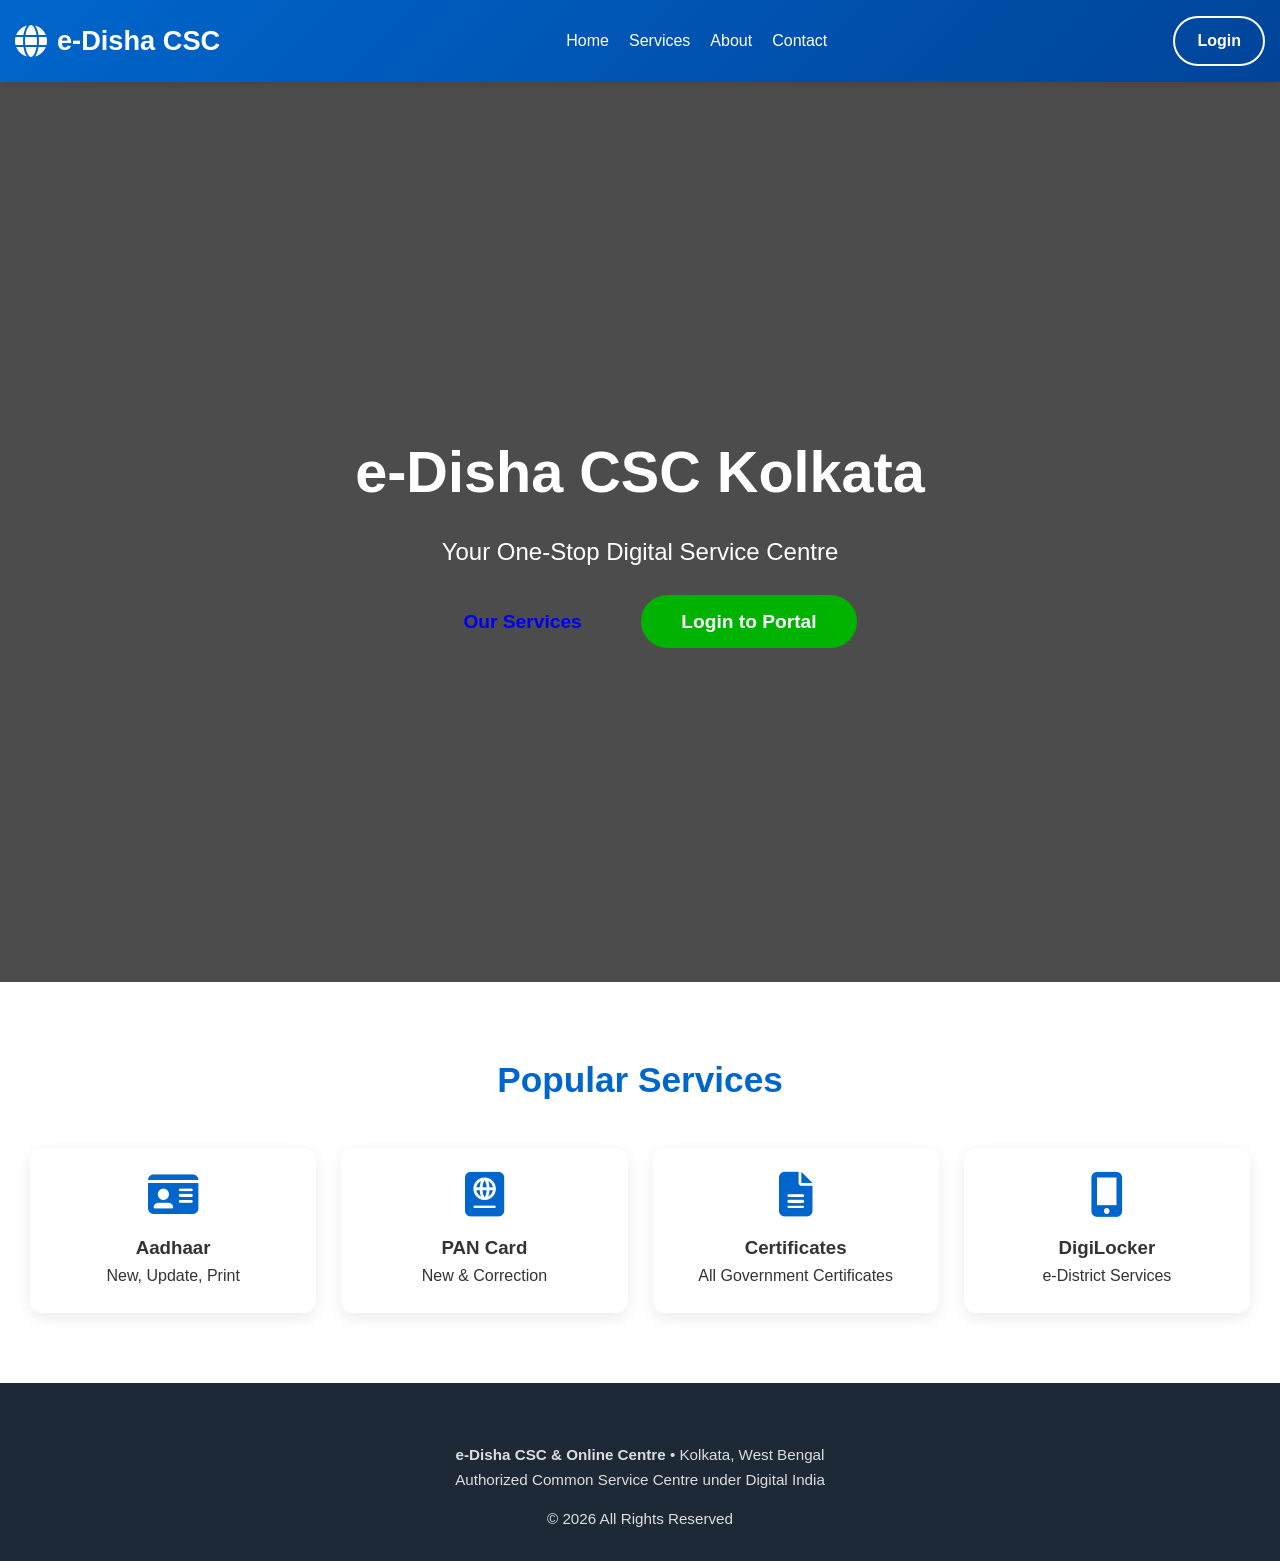
==== commit 0782a195: "Update index.html" ====
--- a/index.html
+++ b/index.html
@@ -3,169 +3,51 @@
 <head>
     <meta charset="UTF-8">
     <meta name="viewport" content="width=device-width, initial-scale=1.0">
-    <title>e-Disha CSC | Online Service Centre Kolkata</title>
+    <title>e-Disha CSC | Best CSC in Kolkata</title>
     <link rel="stylesheet" href="style.css">
     <link rel="stylesheet" href="https://cdnjs.cloudflare.com/ajax/libs/font-awesome/6.6.0/css/all.min.css">
-    <style>
-        .hero {
-            background: linear-gradient(rgba(0,0,0,0.65), rgba(0,0,0,0.65)), 
-                        url('https://source.unsplash.com/random/1600x900/?government,india,delhi') center/cover no-repeat;
-            height: 100vh;
-            display: flex;
-            align-items: center;
-            color: white;
-            text-align: center;
-        }
-        .hero-content {
-            max-width: 900px;
-            margin: 0 auto;
-            padding: 0 20px;
-        }
-        .stats {
-            background: var(--primary);
-            color: white;
-            text-align: center;
-        }
-        .stat-grid {
-            display: grid;
-            grid-template-columns: repeat(auto-fit, minmax(180px, 1fr));
-            gap: 30px;
-        }
-    </style>
 </head>
 <body>
-    <!-- Header -->
     <header>
         <nav>
-            <a href="index.html" class="logo">
-                <i class="fas fa-globe"></i> e-Disha CSC
-            </a>
+            <a href="index.html" class="logo"><i class="fas fa-globe"></i> e-Disha CSC</a>
             <ul class="nav-links">
                 <li><a href="index.html">Home</a></li>
                 <li><a href="services.html">Services</a></li>
                 <li><a href="about.html">About</a></li>
                 <li><a href="contact.html">Contact</a></li>
             </ul>
-            <a href="login.html" class="btn btn-outline">Login / Dashboard</a>
+            <a href="login.html" class="btn btn-outline">Login</a>
         </nav>
     </header>
 
-    <!-- Hero Section -->
-    <section class="hero">
-        <div class="hero-content">
-            <h1 style="font-size: 3.8rem; margin-bottom: 15px;">Welcome to e-Disha CSC</h1>
-            <h2 style="font-size: 1.6rem; margin-bottom: 25px;">Your Trusted Common Service Centre</h2>
-            <p style="font-size: 1.3rem; max-width: 700px; margin: 0 auto 40px;">
-                One Stop Solution for All Government & Digital Services in Kolkata, West Bengal
-            </p>
+    <section class="hero" style="height: 100vh; background: linear-gradient(rgba(0,0,0,0.7), rgba(0,0,0,0.7)), url('https://source.unsplash.com/random/1600x900/?india,government') center/cover; display:flex; align-items:center; text-align:center; color:white;">
+        <div class="container">
+            <h1 style="font-size:3.6rem; margin-bottom:15px;">e-Disha CSC Kolkata</h1>
+            <p style="font-size:1.5rem; margin-bottom:35px;">Your One-Stop Digital Service Centre</p>
             <div>
-                <a href="services.html" class="btn" style="font-size: 1.2rem; padding: 16px 40px;">View All Services</a>
-                <a href="login.html" class="btn btn-primary" style="font-size: 1.2rem; padding: 16px 40px; margin-left: 15px;">Login Now</a>
-            </div>
-            <p style="margin-top: 40px; font-size: 1.1rem;">
-                <i class="fas fa-map-marker-alt"></i> Near Main Market, Kolkata, West Bengal
-            </p>
-        </div>
-    </section>
-
-    <!-- Quick Info -->
-    <section>
-        <div class="container">
-            <h2>Why Choose e-Disha CSC?</h2>
-            <div style="display: grid; grid-template-columns: repeat(auto-fit, minmax(280px, 1fr)); gap: 25px; margin-top: 40px;">
-                <div style="text-align:center; padding:20px;">
-                    <i class="fas fa-shield-alt" style="font-size:3rem; color:var(--secondary);"></i>
-                    <h3>Authorized Centre</h3>
-                    <p>Government Approved Common Service Centre</p>
-                </div>
-                <div style="text-align:center; padding:20px;">
-                    <i class="fas fa-clock" style="font-size:3rem; color:var(--secondary);"></i>
-                    <h3>Fast Service</h3>
-                    <p>Quick Processing & Instant Delivery</p>
-                </div>
-                <div style="text-align:center; padding:20px;">
-                    <i class="fas fa-users" style="font-size:3rem; color:var(--secondary);"></i>
-                    <h3>Expert Support</h3>
-                    <p>Trained & Friendly Staff</p>
-                </div>
+                <a href="services.html" class="btn" style="font-size:1.2rem; padding:16px 40px;">Our Services</a>
+                <a href="login.html" class="btn btn-primary" style="font-size:1.2rem; padding:16px 40px; margin-left:15px;">Login to Portal</a>
             </div>
         </div>
     </section>
 
-    <!-- Popular Services -->
-    <section style="background: #f8f9fa;">
+    <section>
         <div class="container">
             <h2>Popular Services</h2>
-            <div style="display: grid; grid-template-columns: repeat(auto-fit, minmax(280px, 1fr)); gap: 20px;">
-                <div class="service-card" style="text-align:center;">
-                    <i class="fas fa-id-card"></i>
-                    <h3>Aadhaar Services</h3>
-                    <p>New | Update | Print</p>
-                </div>
-                <div class="service-card" style="text-align:center;">
-                    <i class="fas fa-passport"></i>
-                    <h3>PAN Card</h3>
-                    <p>New | Correction</p>
-                </div>
-                <div class="service-card" style="text-align:center;">
-                    <i class="fas fa-file-alt"></i>
-                    <h3>Certificates</h3>
-                    <p>Income | Caste | Domicile</p>
-                </div>
-                <div class="service-card" style="text-align:center;">
-                    <i class="fas fa-mobile-alt"></i>
-                    <h3>DigiLocker & e-District</h3>
-                    <p>Digital Documents</p>
-                </div>
-            </div>
-            <div style="text-align:center; margin-top:40px;">
-                <a href="services.html" class="btn btn-primary">View All Services →</a>
+            <div style="display:grid; grid-template-columns:repeat(auto-fit, minmax(280px,1fr)); gap:25px;">
+                <div class="service-card"><i class="fas fa-id-card"></i><h3>Aadhaar</h3><p>New, Update, Print</p></div>
+                <div class="service-card"><i class="fas fa-passport"></i><h3>PAN Card</h3><p>New & Correction</p></div>
+                <div class="service-card"><i class="fas fa-file-alt"></i><h3>Certificates</h3><p>All Government Certificates</p></div>
+                <div class="service-card"><i class="fas fa-mobile-alt"></i><h3>DigiLocker</h3><p>e-District Services</p></div>
             </div>
         </div>
     </section>
 
-    <!-- Stats -->
-    <section class="stats">
-        <div class="container">
-            <div class="stat-grid">
-                <div>
-                    <h2>5000+</h2>
-                    <p>Happy Customers</p>
-                </div>
-                <div>
-                    <h2>50+</h2>
-                    <p>Government Services</p>
-                </div>
-                <div>
-                    <h2>98%</h2>
-                    <p>Success Rate</p>
-                </div>
-                <div>
-                    <h2>24×7</h2>
-                    <p>Support</p>
-                </div>
-            </div>
-        </div>
-    </section>
-
-    <!-- Call to Action -->
-    <section style="background: var(--primary); color: white; text-align:center;">
-        <div class="container">
-            <h2>Need Any Service?</h2>
-            <p style="font-size: 1.3rem; margin: 20px 0;">Visit us or Call Now for Instant Support</p>
-            <p style="font-size: 1.8rem; margin: 20px 0;">
-                <i class="fas fa-phone"></i> +91 98765 43210
-            </p>
-            <a href="contact.html" class="btn" style="background:white; color:var(--primary); font-size:1.1rem;">Contact Us</a>
-        </div>
-    </section>
-
-    <!-- Footer -->
-    <footer style="background:#222; color:#ddd; padding:60px 20px 30px; text-align:center;">
-        <p><strong>e-Disha CSC & Online Centre</strong></p>
-        <p>Kolkata, West Bengal | Authorized Common Service Centre</p>
+    <footer style="background:#1e2937; color:#ddd; padding:60px 20px 30px; text-align:center;">
+        <p><strong>e-Disha CSC & Online Centre</strong> • Kolkata, West Bengal</p>
+        <p>Authorized Common Service Centre under Digital India</p>
         <p style="margin-top:15px;">&copy; 2026 All Rights Reserved</p>
     </footer>
-
 </body>
 </html>
--- a/style.css
+++ b/style.css
@@ -14,8 +14,10 @@
     font-family: 'Segoe UI', Tahoma, Geneva, Verdana, sans-serif;
     line-height: 1.6;
     color: #333;
-}
-
+    font-size: 16px;
+}
+
+/* ================== HEADER ================== */
 header {
     background: linear-gradient(135deg, var(--primary), #004499);
     color: white;
@@ -28,29 +30,30 @@
 nav {
     max-width: 1300px;
     margin: 0 auto;
-    padding: 1rem 20px;
+    padding: 1rem 15px;
     display: flex;
     justify-content: space-between;
     align-items: center;
+    flex-wrap: wrap;
 }
 
 .logo {
     display: flex;
     align-items: center;
-    font-size: 1.9rem;
+    font-size: 1.7rem;
     font-weight: bold;
     text-decoration: none;
     color: white;
 }
 
 .logo i {
-    margin-right: 12px;
-    font-size: 2.2rem;
+    margin-right: 10px;
+    font-size: 2rem;
 }
 
 .nav-links {
     display: flex;
-    gap: 25px;
+    gap: 20px;
     list-style: none;
 }
 
@@ -61,16 +64,13 @@
     transition: 0.3s;
 }
 
-.nav-links a:hover {
-    color: #ffd700;
-}
-
 .btn {
-    padding: 10px 24px;
+    padding: 10px 22px;
     border-radius: 50px;
     text-decoration: none;
     font-weight: bold;
     transition: 0.3s;
+    white-space: nowrap;
 }
 
 .btn-primary {
@@ -83,24 +83,133 @@
     color: white;
 }
 
-.btn-outline:hover {
-    background: white;
-    color: var(--primary);
-}
-
-/* Common Section Styling */
-section {
-    padding: 80px 20px;
+/* ================== RESPONSIVE NAV ================== */
+@media (max-width: 768px) {
+    nav {
+        padding: 15px 10px;
+    }
+    .nav-links {
+        gap: 15px;
+        font-size: 0.95rem;
+    }
+    .logo {
+        font-size: 1.5rem;
+    }
+}
+
+/* ================== HERO & SECTIONS ================== */
+.hero {
+    background: linear-gradient(rgba(0,0,0,0.65), rgba(0,0,0,0.65)), 
+                url('https://source.unsplash.com/random/1600x900/?government,india') center/cover no-repeat;
+    height: 90vh;
+    min-height: 500px;
+    display: flex;
+    align-items: center;
+    color: white;
+    text-align: center;
 }
 
 .container {
     max-width: 1300px;
     margin: 0 auto;
+    padding: 0 15px;
+}
+
+section {
+    padding: 70px 15px;
 }
 
 h2 {
     text-align: center;
-    font-size: 2.6rem;
-    margin-bottom: 50px;
+    font-size: 2.2rem;
+    margin-bottom: 40px;
     color: var(--primary);
 }
+
+/* Service Grid */
+.service-grid, .stat-grid {
+    display: grid;
+    grid-template-columns: repeat(auto-fit, minmax(280px, 1fr));
+    gap: 20px;
+}
+
+.service-card {
+    background: white;
+    border-radius: 12px;
+    padding: 25px;
+    box-shadow: 0 5px 15px rgba(0,0,0,0.08);
+    text-align: center;
+    transition: 0.3s;
+}
+
+.service-card:hover {
+    transform: translateY(-8px);
+    box-shadow: 0 15px 25px rgba(0,0,0,0.12);
+}
+
+.service-card i {
+    font-size: 2.8rem;
+    color: var(--primary);
+    margin-bottom: 15px;
+}
+
+/* Stats */
+.stats {
+    background: var(--primary);
+    color: white;
+    text-align: center;
+}
+
+/* Footer */
+footer {
+    background: #222;
+    color: #ddd;
+    padding: 50px 15px 30px;
+    text-align: center;
+    font-size: 0.95rem;
+}
+
+/* ================== MOBILE IMPROVEMENTS ================== */
+@media (max-width: 576px) {
+    h2 {
+        font-size: 1.8rem;
+    }
+    .hero {
+        height: 80vh;
+        padding: 20px 10px;
+    }
+    .hero h1 {
+        font-size: 2.4rem;
+    }
+    .hero h2 {
+        font-size: 1.3rem;
+    }
+    section {
+        padding: 50px 10px;
+    }
+    .btn {
+        padding: 12px 20px;
+        font-size: 1rem;
+    }
+}
+
+/* Form Elements */
+input, textarea {
+    width: 100%;
+    padding: 12px;
+    margin-bottom: 15px;
+    border: 1px solid #ccc;
+    border-radius: 8px;
+    font-size: 1rem;
+}
+
+@media (max-width: 768px) {
+    nav {
+        flex-direction: column;
+        gap: 15px;
+    }
+    .nav-links {
+        flex-wrap: wrap;
+        justify-content: center;
+    }
+}
